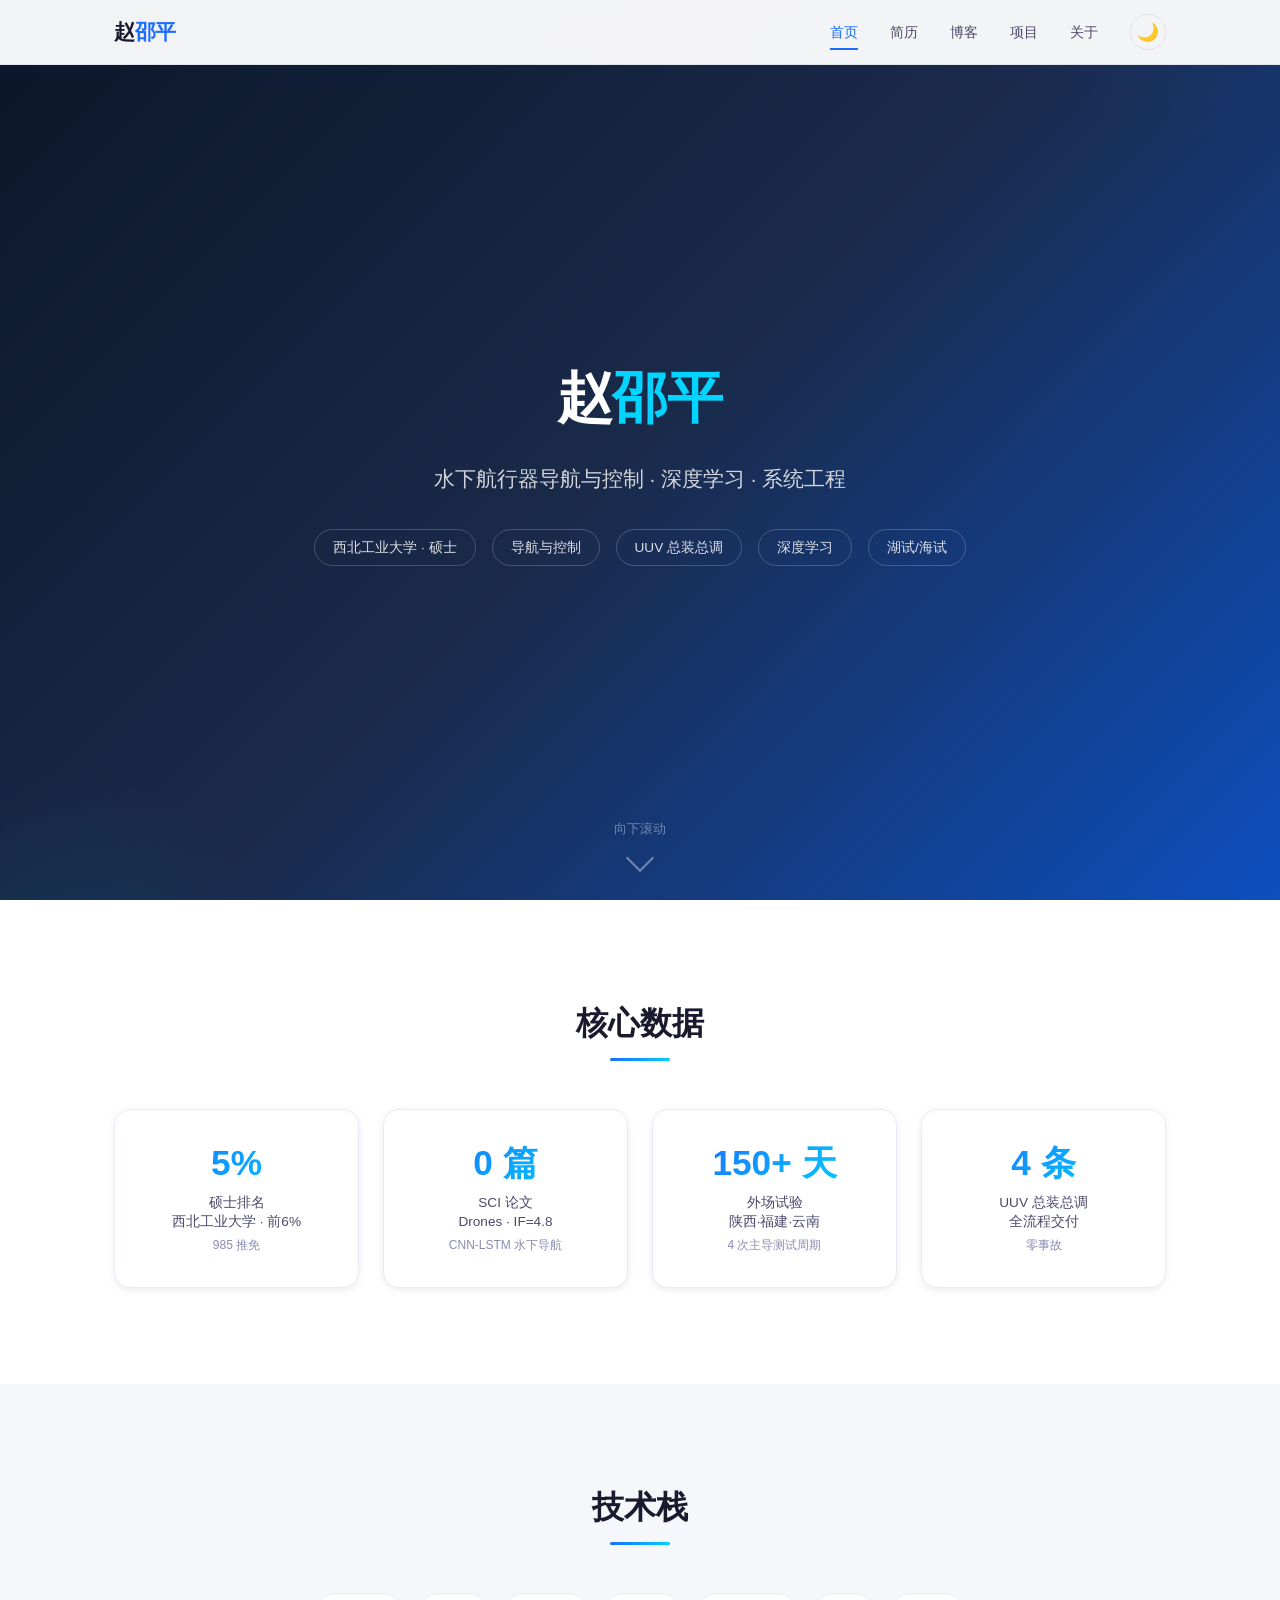
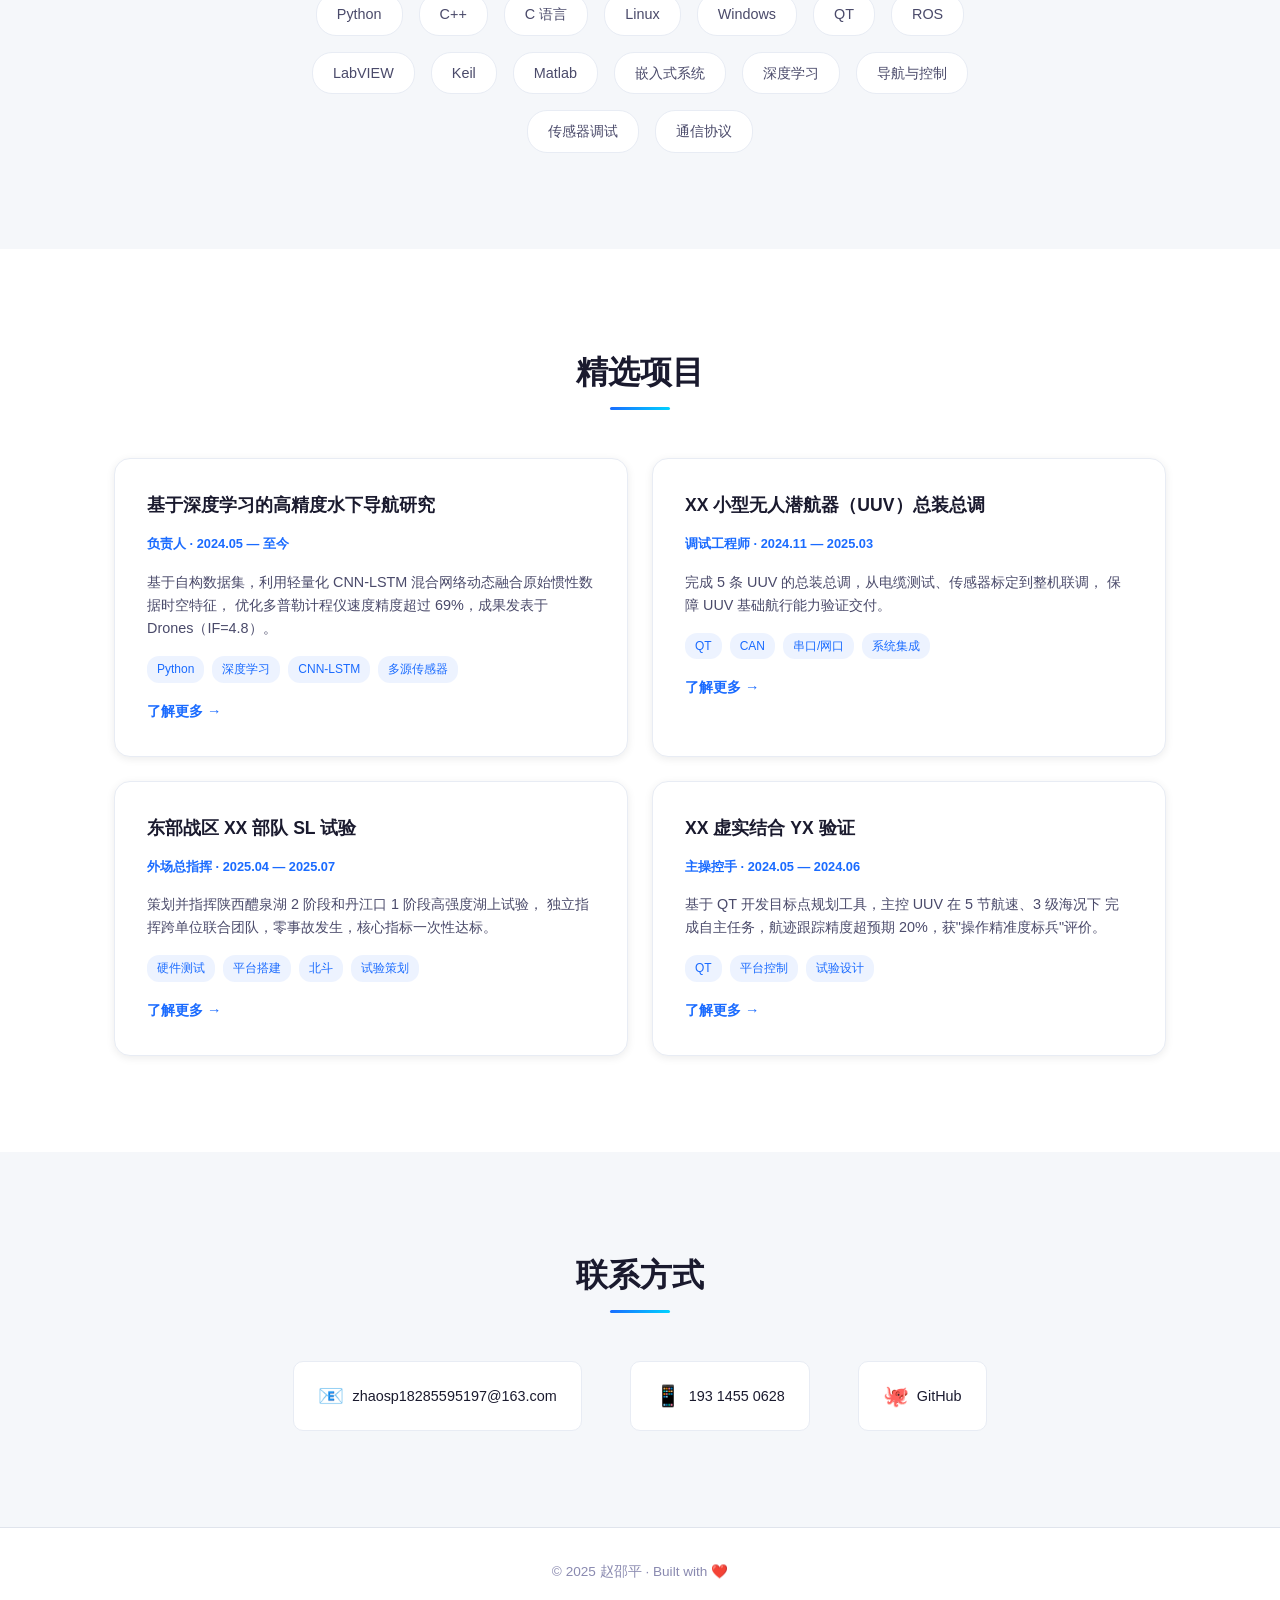
==== index.html @ e40bbe6e "Initial commit: personal website" ====
<!DOCTYPE html>
<html lang="zh-CN">
<head>
  <meta charset="UTF-8">
  <meta name="viewport" content="width=device-width, initial-scale=1.0">
  <meta name="description" content="赵邵平 - 西北工业大学控制工程硕士，水下航行器导航与控制、深度学习方向。个人主页与博客。">
  <title>赵邵平 · 个人主页</title>
  <link rel="stylesheet" href="css/style.css">
</head>
<body>

  <!-- ========== 导航栏 ========== -->
  <nav class="navbar" role="navigation">
    <div class="container">
      <a href="/" class="nav-logo">赵<span>邵平</span></a>
      <div class="nav-links" id="nav-links">
        <a href="/" class="active">首页</a>
        <a href="resume.html">简历</a>
        <a href="blog/">博客</a>
        <a href="projects/">项目</a>
        <a href="about.html">关于</a>
        <button class="theme-toggle" id="theme-toggle" aria-label="切换深色模式">🌙</button>
      </div>
      <button class="hamburger" id="hamburger" aria-label="菜单">
        <span></span>
        <span></span>
        <span></span>
      </button>
    </div>
  </nav>

  <!-- ========== Hero 区域 ========== -->
  <section class="hero">
    <div class="container hero-content">
      <h1 class="hero-name">赵<span>邵平</span></h1>
      <p class="hero-title">水下航行器导航与控制 · 深度学习 · 系统工程</p>
      <div class="hero-tags">
        <span class="hero-tag">西北工业大学 · 硕士</span>
        <span class="hero-tag">导航与控制</span>
        <span class="hero-tag">UUV 总装总调</span>
        <span class="hero-tag">深度学习</span>
        <span class="hero-tag">湖试/海试</span>
      </div>
    </div>
    <div class="scroll-indicator">
      <span>向下滚动</span>
      <div class="arrow"></div>
    </div>
  </section>

  <!-- ========== 核心数据卡片 ========== -->
  <section class="section" id="stats">
    <div class="container">
      <h2 class="section-title">核心数据</h2>
      <div class="stats-grid">
        <div class="stat-card">
          <div class="stat-number" data-target="6" data-suffix="%"></div>
          <div class="stat-label">硕士排名<br>西北工业大学 · 前6%</div>
          <div class="stat-sub">985 推免</div>
        </div>
        <div class="stat-card">
          <div class="stat-number" data-target="1" data-suffix=" 篇"></div>
          <div class="stat-label">SCI 论文<br>Drones · IF=4.8</div>
          <div class="stat-sub">CNN-LSTM 水下导航</div>
        </div>
        <div class="stat-card">
          <div class="stat-number" data-target="160" data-suffix="+ 天"></div>
          <div class="stat-label">外场试验<br>陕西·福建·云南</div>
          <div class="stat-sub">4 次主导测试周期</div>
        </div>
        <div class="stat-card">
          <div class="stat-number" data-target="5" data-suffix=" 条"></div>
          <div class="stat-label">UUV 总装总调<br>全流程交付</div>
          <div class="stat-sub">零事故</div>
        </div>
      </div>
    </div>
  </section>

  <!-- ========== 技能标签云 ========== -->
  <section class="section" style="background: var(--bg-secondary);">
    <div class="container">
      <h2 class="section-title">技术栈</h2>
      <div class="skills-cloud">
        <span class="skill-tag">Python</span>
        <span class="skill-tag">C++</span>
        <span class="skill-tag">C 语言</span>
        <span class="skill-tag">Linux</span>
        <span class="skill-tag">Windows</span>
        <span class="skill-tag">QT</span>
        <span class="skill-tag">ROS</span>
        <span class="skill-tag">LabVIEW</span>
        <span class="skill-tag">Keil</span>
        <span class="skill-tag">Matlab</span>
        <span class="skill-tag">嵌入式系统</span>
        <span class="skill-tag">深度学习</span>
        <span class="skill-tag">导航与控制</span>
        <span class="skill-tag">传感器调试</span>
        <span class="skill-tag">通信协议</span>
      </div>
    </div>
  </section>

  <!-- ========== 精选项目 ========== -->
  <section class="section">
    <div class="container">
      <h2 class="section-title">精选项目</h2>
      <div class="projects-grid">

        <div class="project-card">
          <div class="project-card-title">基于深度学习的高精度水下导航研究</div>
          <div class="project-card-role">负责人 · 2024.05 — 至今</div>
          <div class="project-card-desc">
            基于自构数据集，利用轻量化 CNN-LSTM 混合网络动态融合原始惯性数据时空特征，
            优化多普勒计程仪速度精度超过 69%，成果发表于 Drones（IF=4.8）。
          </div>
          <div class="project-card-tags">
            <span>Python</span>
            <span>深度学习</span>
            <span>CNN-LSTM</span>
            <span>多源传感器</span>
          </div>
          <a href="projects/deep-learning-navigation.html" class="project-card-link">了解更多 →</a>
        </div>

        <div class="project-card">
          <div class="project-card-title">XX 小型无人潜航器（UUV）总装总调</div>
          <div class="project-card-role">调试工程师 · 2024.11 — 2025.03</div>
          <div class="project-card-desc">
            完成 5 条 UUV 的总装总调，从电缆测试、传感器标定到整机联调，
            保障 UUV 基础航行能力验证交付。
          </div>
          <div class="project-card-tags">
            <span>QT</span>
            <span>CAN</span>
            <span>串口/网口</span>
            <span>系统集成</span>
          </div>
          <a href="projects/uuv-assembly.html" class="project-card-link">了解更多 →</a>
        </div>

        <div class="project-card">
          <div class="project-card-title">东部战区 XX 部队 SL 试验</div>
          <div class="project-card-role">外场总指挥 · 2025.04 — 2025.07</div>
          <div class="project-card-desc">
            策划并指挥陕西醴泉湖 2 阶段和丹江口 1 阶段高强度湖上试验，
            独立指挥跨单位联合团队，零事故发生，核心指标一次性达标。
          </div>
          <div class="project-card-tags">
            <span>硬件测试</span>
            <span>平台搭建</span>
            <span>北斗</span>
            <span>试验策划</span>
          </div>
          <a href="projects/sl-test.html" class="project-card-link">了解更多 →</a>
        </div>

        <div class="project-card">
          <div class="project-card-title">XX 虚实结合 YX 验证</div>
          <div class="project-card-role">主操控手 · 2024.05 — 2024.06</div>
          <div class="project-card-desc">
            基于 QT 开发目标点规划工具，主控 UUV 在 5 节航速、3 级海况下
            完成自主任务，航迹跟踪精度超预期 20%，获"操作精准度标兵"评价。
          </div>
          <div class="project-card-tags">
            <span>QT</span>
            <span>平台控制</span>
            <span>试验设计</span>
          </div>
          <a href="projects/yx-validation.html" class="project-card-link">了解更多 →</a>
        </div>

      </div>
    </div>
  </section>

  <!-- ========== 联系方式 ========== -->
  <section class="section contact-section">
    <div class="container">
      <h2 class="section-title">联系方式</h2>
      <div class="contact-links">
        <div class="contact-item">
          <span class="contact-icon">📧</span>
          <span class="contact-text">zhaosp18285595197@163.com</span>
        </div>
        <div class="contact-item">
          <span class="contact-icon">📱</span>
          <span class="contact-text">193 1455 0628</span>
        </div>
        <div class="contact-item">
          <span class="contact-icon">🐙</span>
          <span class="contact-text">GitHub</span>
        </div>
      </div>
    </div>
  </section>

  <!-- ========== 页脚 ========== -->
  <footer class="footer">
    <div class="container">
      <p class="footer-text">&copy; 2025 赵邵平 · Built with ❤️</p>
    </div>
  </footer>

  <!-- 返回顶部 -->
  <button class="back-top" id="back-top" aria-label="返回顶部">↑</button>

  <script src="js/main.js"></script>
</body>
</html>
---- css/style.css ----
/* ============================================
   zhaosp.com · 赵邵平个人门户
   科技蓝主题 · 深色/浅色模式
   ============================================ */

/* ---------- CSS Variables / Color System ---------- */
:root {
  /* 科技蓝主色系 */
  --primary: #1a6bff;
  --primary-dark: #0d4fbf;
  --primary-light: #4a8bff;
  --accent: #00d4ff;
  --accent-dark: #00a8cc;

  /* 浅色模式 */
  --bg-primary: #ffffff;
  --bg-secondary: #f5f7fa;
  --bg-card: #ffffff;
  --text-primary: #1a1a2e;
  --text-secondary: #4a4a6a;
  --text-muted: #8a8ab0;
  --border: #e0e4ec;
  --shadow: rgba(0, 0, 0, 0.08);
  --shadow-hover: rgba(0, 0, 0, 0.15);
  --nav-bg: rgba(255, 255, 255, 0.95);
  --card-border: #e8ecf4;

  /* 渐变 */
  --gradient-hero: linear-gradient(135deg, #0a1628 0%, #1a2a4a 50%, #0d4fbf 100%);
  --gradient-card: linear-gradient(135deg, var(--primary) 0%, var(--accent) 100%);

  /* 字体 */
  --font-sans: -apple-system, BlinkMacSystemFont, "Segoe UI", "PingFang SC", "Microsoft YaHei", sans-serif;
  --font-mono: "SF Mono", "Fira Code", "Consolas", monospace;

  /* 间距 */
  --space-xs: 0.25rem;
  --space-sm: 0.5rem;
  --space-md: 1rem;
  --space-lg: 1.5rem;
  --space-xl: 2rem;
  --space-2xl: 3rem;
  --space-3xl: 4rem;
  --space-4xl: 6rem;

  /* 圆角 */
  --radius-sm: 6px;
  --radius-md: 10px;
  --radius-lg: 16px;
  --radius-full: 50%;

  /* 动画 */
  --transition: 0.3s ease;
  --transition-slow: 0.5s ease;
}

/* ---------- Dark Mode ---------- */
[data-theme="dark"] {
  --bg-primary: #0a1628;
  --bg-secondary: #0f1f3a;
  --bg-card: #122244;
  --text-primary: #e8ecf4;
  --text-secondary: #a0b0d0;
  --text-muted: #607090;
  --border: #1e3050;
  --shadow: rgba(0, 0, 0, 0.3);
  --shadow-hover: rgba(0, 0, 0, 0.5);
  --nav-bg: rgba(10, 22, 40, 0.95);
  --card-border: #1e3050;
  --gradient-hero: linear-gradient(135deg, #050e1a 0%, #0a1628 50%, #0a2a5a 100%);
}

@media (prefers-color-scheme: dark) {
  :root:not([data-theme="light"]) {
    --bg-primary: #0a1628;
    --bg-secondary: #0f1f3a;
    --bg-card: #122244;
    --text-primary: #e8ecf4;
    --text-secondary: #a0b0d0;
    --text-muted: #607090;
    --border: #1e3050;
    --shadow: rgba(0, 0, 0, 0.3);
    --shadow-hover: rgba(0, 0, 0, 0.5);
    --nav-bg: rgba(10, 22, 40, 0.95);
    --card-border: #1e3050;
    --gradient-hero: linear-gradient(135deg, #050e1a 0%, #0a1628 50%, #0a2a5a 100%);
  }
}

/* ---------- Reset & Base ---------- */
*, *::before, *::after {
  margin: 0;
  padding: 0;
  box-sizing: border-box;
}

html {
  scroll-behavior: smooth;
  font-size: 16px;
}

body {
  font-family: var(--font-sans);
  background-color: var(--bg-primary);
  color: var(--text-primary);
  line-height: 1.7;
  transition: background-color var(--transition), color var(--transition);
}

a {
  color: var(--primary);
  text-decoration: none;
  transition: color var(--transition);
}

a:hover {
  color: var(--accent);
}

img {
  max-width: 100%;
  height: auto;
}

ul { list-style: none; }

.container {
  max-width: 1100px;
  margin: 0 auto;
  padding: 0 var(--space-lg);
}

.section {
  padding: var(--space-4xl) 0;
}

.section-title {
  font-size: 2rem;
  font-weight: 700;
  margin-bottom: var(--space-2xl);
  text-align: center;
  color: var(--text-primary);
}

.section-title::after {
  content: '';
  display: block;
  width: 60px;
  height: 3px;
  background: var(--gradient-card);
  margin: var(--space-sm) auto 0;
  border-radius: 2px;
}

/* ---------- Navigation ---------- */
.navbar {
  position: fixed;
  top: 0;
  left: 0;
  right: 0;
  z-index: 1000;
  background: var(--nav-bg);
  backdrop-filter: blur(12px);
  -webkit-backdrop-filter: blur(12px);
  border-bottom: 1px solid var(--border);
  transition: background var(--transition), border-color var(--transition);
}

.navbar .container {
  display: flex;
  align-items: center;
  justify-content: space-between;
  height: 64px;
}

.nav-logo {
  font-size: 1.3rem;
  font-weight: 700;
  color: var(--text-primary);
  letter-spacing: -0.5px;
}

.nav-logo span {
  color: var(--primary);
}

.nav-links {
  display: flex;
  align-items: center;
  gap: var(--space-xl);
}

.nav-links a {
  color: var(--text-secondary);
  font-size: 0.9rem;
  font-weight: 500;
  position: relative;
  padding: 4px 0;
}

.nav-links a::after {
  content: '';
  position: absolute;
  bottom: -2px;
  left: 0;
  width: 0;
  height: 2px;
  background: var(--primary);
  transition: width var(--transition);
}

.nav-links a:hover::after,
.nav-links a.active::after {
  width: 100%;
}

.nav-links a:hover,
.nav-links a.active {
  color: var(--primary);
}

/* 深色模式切换按钮 */
.theme-toggle {
  background: none;
  border: 1px solid var(--border);
  border-radius: var(--radius-full);
  width: 36px;
  height: 36px;
  display: flex;
  align-items: center;
  justify-content: center;
  cursor: pointer;
  font-size: 1.1rem;
  color: var(--text-secondary);
  transition: all var(--transition);
}

.theme-toggle:hover {
  border-color: var(--primary);
  color: var(--primary);
}

/* 汉堡菜单 */
.hamburger {
  display: none;
  flex-direction: column;
  gap: 5px;
  cursor: pointer;
  background: none;
  border: none;
  padding: 4px;
}

.hamburger span {
  display: block;
  width: 24px;
  height: 2px;
  background: var(--text-primary);
  border-radius: 2px;
  transition: all var(--transition);
}

.hamburger.active span:nth-child(1) {
  transform: rotate(45deg) translate(5px, 5px);
}

.hamburger.active span:nth-child(2) {
  opacity: 0;
}

.hamburger.active span:nth-child(3) {
  transform: rotate(-45deg) translate(5px, -5px);
}

/* ---------- Hero Section ---------- */
.hero {
  min-height: 100vh;
  display: flex;
  align-items: center;
  background: var(--gradient-hero);
  padding-top: 64px;
  position: relative;
  overflow: hidden;
}

.hero::before {
  content: '';
  position: absolute;
  top: -50%;
  right: -20%;
  width: 600px;
  height: 600px;
  background: radial-gradient(circle, rgba(26, 107, 255, 0.1) 0%, transparent 70%);
  pointer-events: none;
}

.hero::after {
  content: '';
  position: absolute;
  bottom: -30%;
  left: -10%;
  width: 400px;
  height: 400px;
  background: radial-gradient(circle, rgba(0, 212, 255, 0.08) 0%, transparent 70%);
  pointer-events: none;
}

.hero-content {
  position: relative;
  z-index: 1;
  text-align: center;
}

.hero-name {
  font-size: 3.5rem;
  font-weight: 800;
  color: #ffffff;
  margin-bottom: var(--space-md);
  letter-spacing: -1px;
}

.hero-name span {
  color: var(--accent);
}

.hero-title {
  font-size: 1.3rem;
  color: rgba(255, 255, 255, 0.8);
  margin-bottom: var(--space-xl);
  font-weight: 400;
}

.hero-tags {
  display: flex;
  justify-content: center;
  gap: var(--space-md);
  flex-wrap: wrap;
  margin-bottom: var(--space-2xl);
}

.hero-tag {
  display: inline-block;
  padding: 6px 18px;
  border: 1px solid rgba(255, 255, 255, 0.2);
  border-radius: 20px;
  color: rgba(255, 255, 255, 0.85);
  font-size: 0.85rem;
  transition: all var(--transition);
}

.hero-tag:hover {
  border-color: var(--accent);
  color: var(--accent);
  transform: translateY(-2px);
}

.scroll-indicator {
  position: absolute;
  bottom: 2rem;
  left: 50%;
  transform: translateX(-50%);
  display: flex;
  flex-direction: column;
  align-items: center;
  gap: 8px;
  color: rgba(255, 255, 255, 0.4);
  font-size: 0.8rem;
  animation: bounce 2s infinite;
}

.scroll-indicator .arrow {
  width: 20px;
  height: 20px;
  border-right: 2px solid rgba(255, 255, 255, 0.4);
  border-bottom: 2px solid rgba(255, 255, 255, 0.4);
  transform: rotate(45deg);
}

@keyframes bounce {
  0%, 100% { transform: translateX(-50%) translateY(0); }
  50% { transform: translateX(-50%) translateY(8px); }
}

/* ---------- Stats Cards ---------- */
.stats-grid {
  display: grid;
  grid-template-columns: repeat(4, 1fr);
  gap: var(--space-lg);
}

.stat-card {
  background: var(--bg-card);
  border: 1px solid var(--card-border);
  border-radius: var(--radius-lg);
  padding: var(--space-xl);
  text-align: center;
  transition: all var(--transition);
  box-shadow: 0 2px 8px var(--shadow);
}

.stat-card:hover {
  transform: translateY(-4px);
  box-shadow: 0 8px 24px var(--shadow-hover);
  border-color: var(--primary);
}

.stat-number {
  font-size: 2.2rem;
  font-weight: 800;
  background: var(--gradient-card);
  -webkit-background-clip: text;
  -webkit-text-fill-color: transparent;
  background-clip: text;
  line-height: 1.2;
}

.stat-label {
  font-size: 0.85rem;
  color: var(--text-secondary);
  margin-top: var(--space-sm);
  line-height: 1.4;
}

.stat-sub {
  font-size: 0.75rem;
  color: var(--text-muted);
  margin-top: var(--space-xs);
}

/* ---------- Skills ---------- */
.skills-cloud {
  display: flex;
  flex-wrap: wrap;
  justify-content: center;
  gap: var(--space-md);
  max-width: 700px;
  margin: 0 auto;
}

.skill-tag {
  display: inline-block;
  padding: 8px 20px;
  background: var(--bg-card);
  border: 1px solid var(--card-border);
  border-radius: 20px;
  color: var(--text-secondary);
  font-size: 0.9rem;
  transition: all var(--transition);
  cursor: default;
}

.skill-tag:hover {
  border-color: var(--primary);
  color: var(--primary);
  transform: translateY(-2px);
  box-shadow: 0 4px 12px rgba(26, 107, 255, 0.15);
}

/* ---------- Featured Projects ---------- */
.projects-grid {
  display: grid;
  grid-template-columns: repeat(2, 1fr);
  gap: var(--space-lg);
}

.project-card {
  background: var(--bg-card);
  border: 1px solid var(--card-border);
  border-radius: var(--radius-lg);
  padding: var(--space-xl);
  transition: all var(--transition);
  box-shadow: 0 2px 8px var(--shadow);
}

.project-card:hover {
  transform: translateY(-4px);
  box-shadow: 0 8px 24px var(--shadow-hover);
  border-color: var(--primary);
}

.project-card-title {
  font-size: 1.1rem;
  font-weight: 700;
  color: var(--text-primary);
  margin-bottom: var(--space-sm);
}

.project-card-role {
  display: inline-block;
  font-size: 0.8rem;
  color: var(--primary);
  font-weight: 600;
  margin-bottom: var(--space-md);
}

.project-card-desc {
  font-size: 0.9rem;
  color: var(--text-secondary);
  line-height: 1.6;
  margin-bottom: var(--space-md);
}

.project-card-tags {
  display: flex;
  flex-wrap: wrap;
  gap: var(--space-sm);
}

.project-card-tags span {
  padding: 3px 10px;
  background: rgba(26, 107, 255, 0.08);
  border-radius: 12px;
  font-size: 0.75rem;
  color: var(--primary);
}

.project-card-link {
  display: inline-block;
  margin-top: var(--space-md);
  font-size: 0.9rem;
  font-weight: 600;
  color: var(--primary);
}

.project-card-link:hover {
  color: var(--accent);
}

/* ---------- Contact Section ---------- */
.contact-section {
  background: var(--bg-secondary);
  text-align: center;
}

.contact-links {
  display: flex;
  justify-content: center;
  gap: var(--space-2xl);
  flex-wrap: wrap;
  margin-top: var(--space-xl);
}

.contact-item {
  display: flex;
  align-items: center;
  gap: var(--space-sm);
  padding: var(--space-md) var(--space-lg);
  background: var(--bg-card);
  border: 1px solid var(--card-border);
  border-radius: var(--radius-md);
  transition: all var(--transition);
}

.contact-item:hover {
  border-color: var(--primary);
  transform: translateY(-2px);
  box-shadow: 0 4px 12px var(--shadow);
}

.contact-icon {
  font-size: 1.3rem;
}

.contact-text {
  font-size: 0.9rem;
  color: var(--text-primary);
}

/* ---------- Footer ---------- */
.footer {
  padding: var(--space-xl) 0;
  border-top: 1px solid var(--border);
  text-align: center;
}

.footer-text {
  font-size: 0.85rem;
  color: var(--text-muted);
}

/* ---------- Page Header ---------- */
.page-header {
  padding: 120px 0 var(--space-3xl);
  background: var(--gradient-hero);
  text-align: center;
}

.page-title {
  font-size: 2.5rem;
  font-weight: 800;
  color: #ffffff;
}

.page-subtitle {
  font-size: 1.1rem;
  color: rgba(255, 255, 255, 0.7);
  margin-top: var(--space-sm);
}

/* ---------- Timeline (Resume Page) ---------- */
.timeline {
  position: relative;
  padding-left: 30px;
}

.timeline::before {
  content: '';
  position: absolute;
  left: 8px;
  top: 0;
  bottom: 0;
  width: 2px;
  background: var(--border);
}

.timeline-item {
  position: relative;
  margin-bottom: var(--space-2xl);
}

.timeline-item::before {
  content: '';
  position: absolute;
  left: -26px;
  top: 6px;
  width: 12px;
  height: 12px;
  border-radius: 50%;
  background: var(--primary);
  border: 2px solid var(--bg-primary);
}

.timeline-header {
  display: flex;
  justify-content: space-between;
  align-items: flex-start;
  flex-wrap: wrap;
  gap: var(--space-sm);
  margin-bottom: var(--space-sm);
}

.timeline-title {
  font-size: 1.15rem;
  font-weight: 700;
  color: var(--text-primary);
}

.timeline-meta {
  font-size: 0.85rem;
  color: var(--primary);
  font-weight: 600;
}

.timeline-date {
  font-size: 0.85rem;
  color: var(--text-muted);
  font-weight: 400;
}

.timeline-org {
  font-size: 0.9rem;
  color: var(--text-secondary);
  margin-bottom: var(--space-md);
}

.timeline-details {
  font-size: 0.9rem;
  color: var(--text-secondary);
  line-height: 1.7;
}

.timeline-details ul {
  list-style: disc;
  padding-left: var(--space-lg);
  margin-top: var(--space-sm);
}

.timeline-details li {
  margin-bottom: var(--space-sm);
}

.timeline-tags {
  display: flex;
  flex-wrap: wrap;
  gap: var(--space-sm);
  margin-top: var(--space-md);
}

.timeline-tags span {
  padding: 3px 10px;
  background: rgba(26, 107, 255, 0.08);
  border-radius: 12px;
  font-size: 0.75rem;
  color: var(--primary);
}

/* ---------- Skills Grid (Resume) ---------- */
.skills-category {
  margin-bottom: var(--space-xl);
}

.skills-category-title {
  font-size: 1.1rem;
  font-weight: 600;
  color: var(--primary);
  margin-bottom: var(--space-md);
  display: flex;
  align-items: center;
  gap: var(--space-sm);
}

.skills-items {
  display: flex;
  flex-wrap: wrap;
  gap: var(--space-sm);
}

/* ---------- About Cards ---------- */
.about-card {
  background: var(--bg-card);
  border: 1px solid var(--card-border);
  border-radius: var(--radius-lg);
  padding: var(--space-xl);
  margin-bottom: var(--space-lg);
  transition: all var(--transition);
}

.about-card:hover {
  border-color: var(--primary);
  box-shadow: 0 4px 16px var(--shadow);
}

.about-card-title {
  font-size: 1.15rem;
  font-weight: 700;
  color: var(--text-primary);
  margin-bottom: var(--space-sm);
}

.about-card-desc {
  font-size: 0.9rem;
  color: var(--text-secondary);
  line-height: 1.7;
}

/* ---------- Blog List ---------- */
.blog-grid {
  display: grid;
  grid-template-columns: repeat(2, 1fr);
  gap: var(--space-lg);
}

.blog-card {
  background: var(--bg-card);
  border: 1px solid var(--card-border);
  border-radius: var(--radius-lg);
  padding: var(--space-xl);
  transition: all var(--transition);
  cursor: pointer;
}

.blog-card:hover {
  transform: translateY(-4px);
  box-shadow: 0 8px 24px var(--shadow-hover);
  border-color: var(--primary);
}

.blog-card-date {
  font-size: 0.8rem;
  color: var(--text-muted);
  margin-bottom: var(--space-sm);
}

.blog-card-title {
  font-size: 1.15rem;
  font-weight: 700;
  color: var(--text-primary);
  margin-bottom: var(--space-sm);
}

.blog-card-excerpt {
  font-size: 0.9rem;
  color: var(--text-secondary);
  line-height: 1.6;
}

.blog-card-tags {
  display: flex;
  flex-wrap: wrap;
  gap: var(--space-sm);
  margin-top: var(--space-md);
}

.blog-card-tags span {
  padding: 3px 10px;
  background: rgba(26, 107, 255, 0.08);
  border-radius: 12px;
  font-size: 0.75rem;
  color: var(--primary);
}

/* ---------- Blog Post Content ---------- */
.blog-post {
  max-width: 760px;
  margin: 0 auto;
}

.blog-post-header {
  margin-bottom: var(--space-2xl);
}

.blog-post-title {
  font-size: 2rem;
  font-weight: 800;
  color: var(--text-primary);
  margin-bottom: var(--space-md);
}

.blog-post-meta {
  font-size: 0.9rem;
  color: var(--text-muted);
  display: flex;
  gap: var(--space-lg);
}

.blog-post-content {
  font-size: 1rem;
  color: var(--text-primary);
  line-height: 1.8;
}

.blog-post-content h2 {
  font-size: 1.5rem;
  font-weight: 700;
  margin-top: var(--space-2xl);
  margin-bottom: var(--space-md);
}

.blog-post-content h3 {
  font-size: 1.2rem;
  font-weight: 600;
  margin-top: var(--space-xl);
  margin-bottom: var(--space-md);
}

.blog-post-content p {
  margin-bottom: var(--space-lg);
}

.blog-post-content ul,
.blog-post-content ol {
  margin-bottom: var(--space-lg);
  padding-left: var(--space-xl);
}

.blog-post-content li {
  margin-bottom: var(--space-sm);
}

.blog-post-content code {
  font-family: var(--font-mono);
  background: rgba(26, 107, 255, 0.08);
  padding: 2px 6px;
  border-radius: 4px;
  font-size: 0.9em;
}

.blog-post-content pre {
  background: #1a1a2e;
  color: #e8ecf4;
  padding: var(--space-lg);
  border-radius: var(--radius-md);
  overflow-x: auto;
  margin-bottom: var(--space-lg);
}

.blog-post-content pre code {
  background: none;
  padding: 0;
}

.blog-post-content blockquote {
  border-left: 3px solid var(--primary);
  padding-left: var(--space-lg);
  margin: var(--space-lg) 0;
  color: var(--text-secondary);
  font-style: italic;
}

.blog-post-content img {
  border-radius: var(--radius-md);
  margin: var(--space-lg) 0;
}

/* ---------- Back to Top ---------- */
.back-top {
  position: fixed;
  bottom: 2rem;
  right: 2rem;
  width: 44px;
  height: 44px;
  border-radius: var(--radius-full);
  background: var(--primary);
  color: white;
  border: none;
  font-size: 1.2rem;
  cursor: pointer;
  opacity: 0;
  visibility: hidden;
  transition: all var(--transition);
  z-index: 999;
  box-shadow: 0 4px 12px rgba(26, 107, 255, 0.3);
}

.back-top.visible {
  opacity: 1;
  visibility: visible;
}

.back-top:hover {
  transform: translateY(-3px);
  box-shadow: 0 6px 16px rgba(26, 107, 255, 0.4);
}

/* ---------- Responsive ---------- */
@media (max-width: 768px) {
  .hamburger {
    display: flex;
  }

  .nav-links {
    position: fixed;
    top: 64px;
    left: 0;
    right: 0;
    flex-direction: column;
    background: var(--nav-bg);
    backdrop-filter: blur(12px);
    padding: var(--space-lg);
    gap: var(--space-md);
    border-bottom: 1px solid var(--border);
    transform: translateY(-100%);
    opacity: 0;
    pointer-events: none;
    transition: all var(--transition);
  }

  .nav-links.open {
    transform: translateY(0);
    opacity: 1;
    pointer-events: all;
  }

  .hero-name {
    font-size: 2.2rem;
  }

  .hero-title {
    font-size: 1rem;
  }

  .stats-grid {
    grid-template-columns: repeat(2, 1fr);
  }

  .projects-grid,
  .blog-grid {
    grid-template-columns: 1fr;
  }

  .section-title {
    font-size: 1.5rem;
  }

  .contact-links {
    flex-direction: column;
    align-items: center;
  }

  .page-title {
    font-size: 1.8rem;
  }

  .timeline-header {
    flex-direction: column;
  }
}

@media (max-width: 480px) {
  .stats-grid {
    grid-template-columns: 1fr;
  }

  .hero-name {
    font-size: 1.8rem;
  }

  .container {
    padding: 0 var(--space-md);
  }

  .section {
    padding: var(--space-2xl) 0;
  }
}
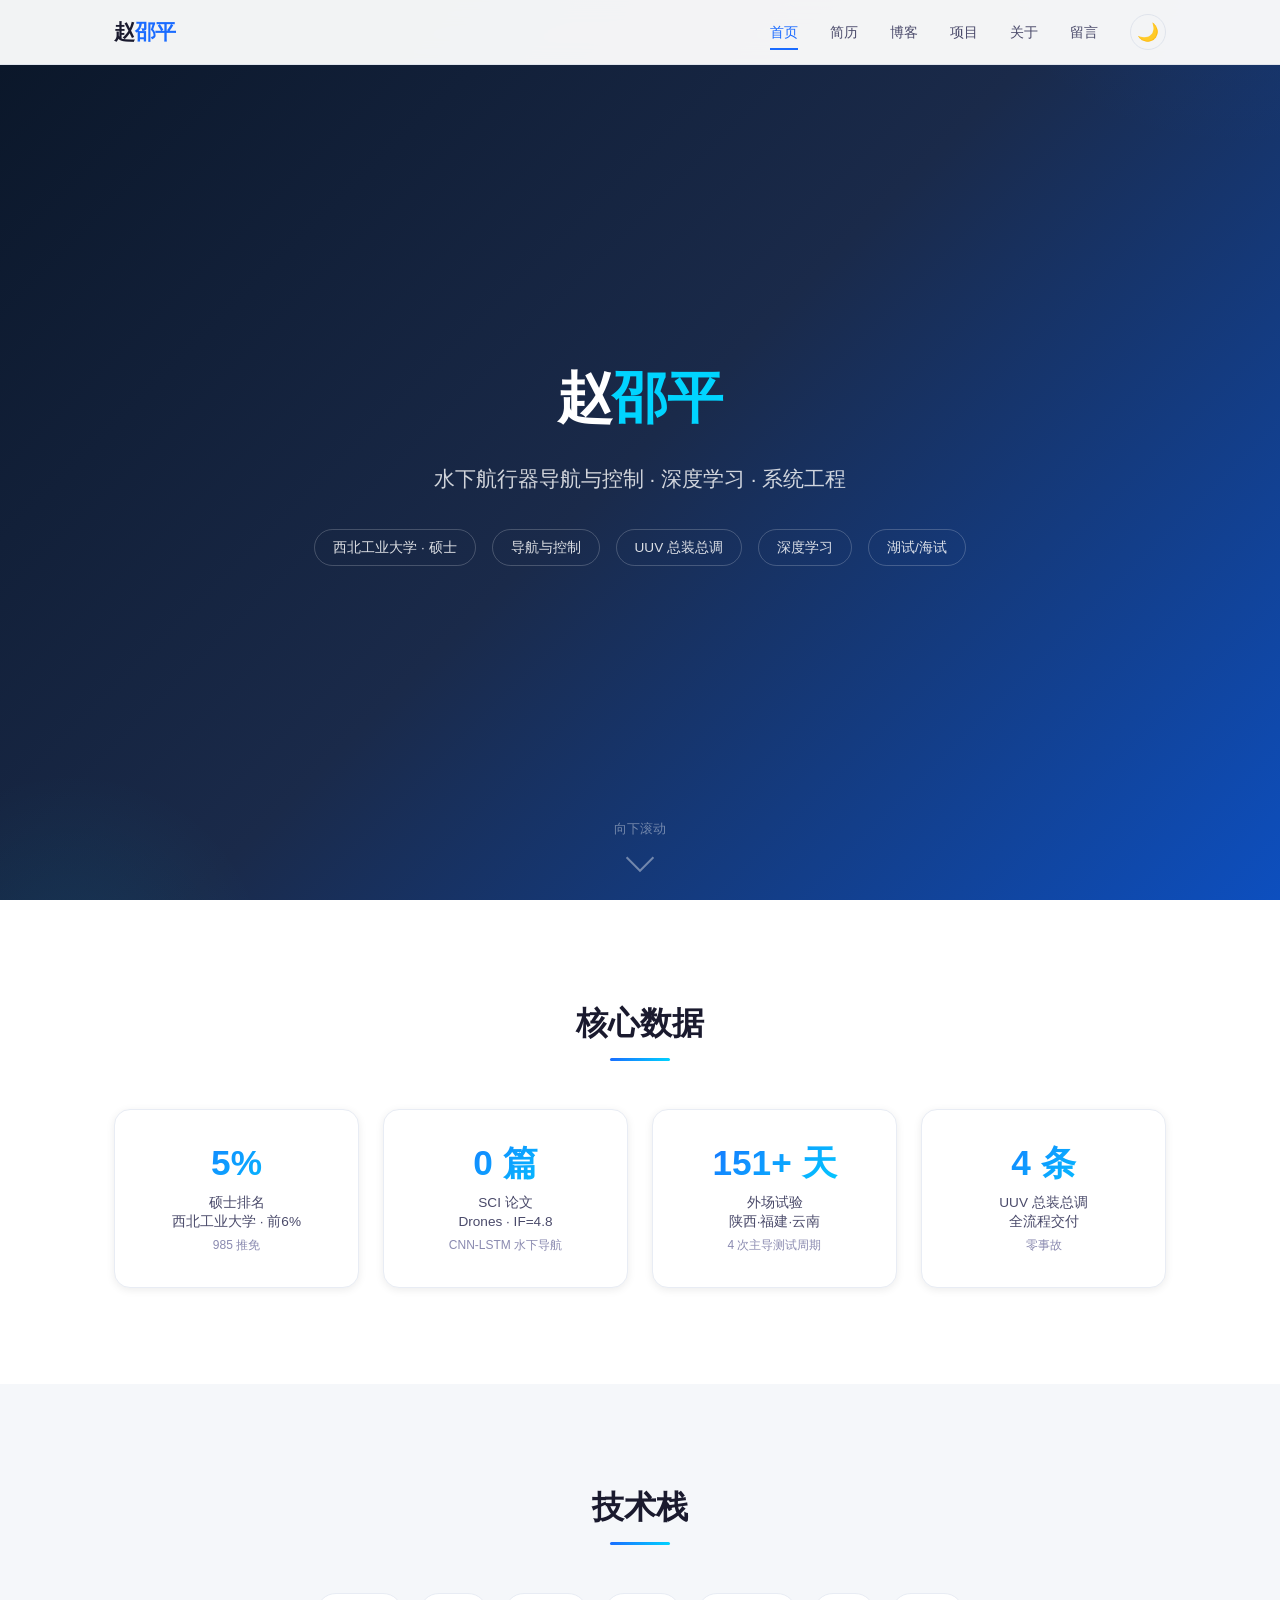
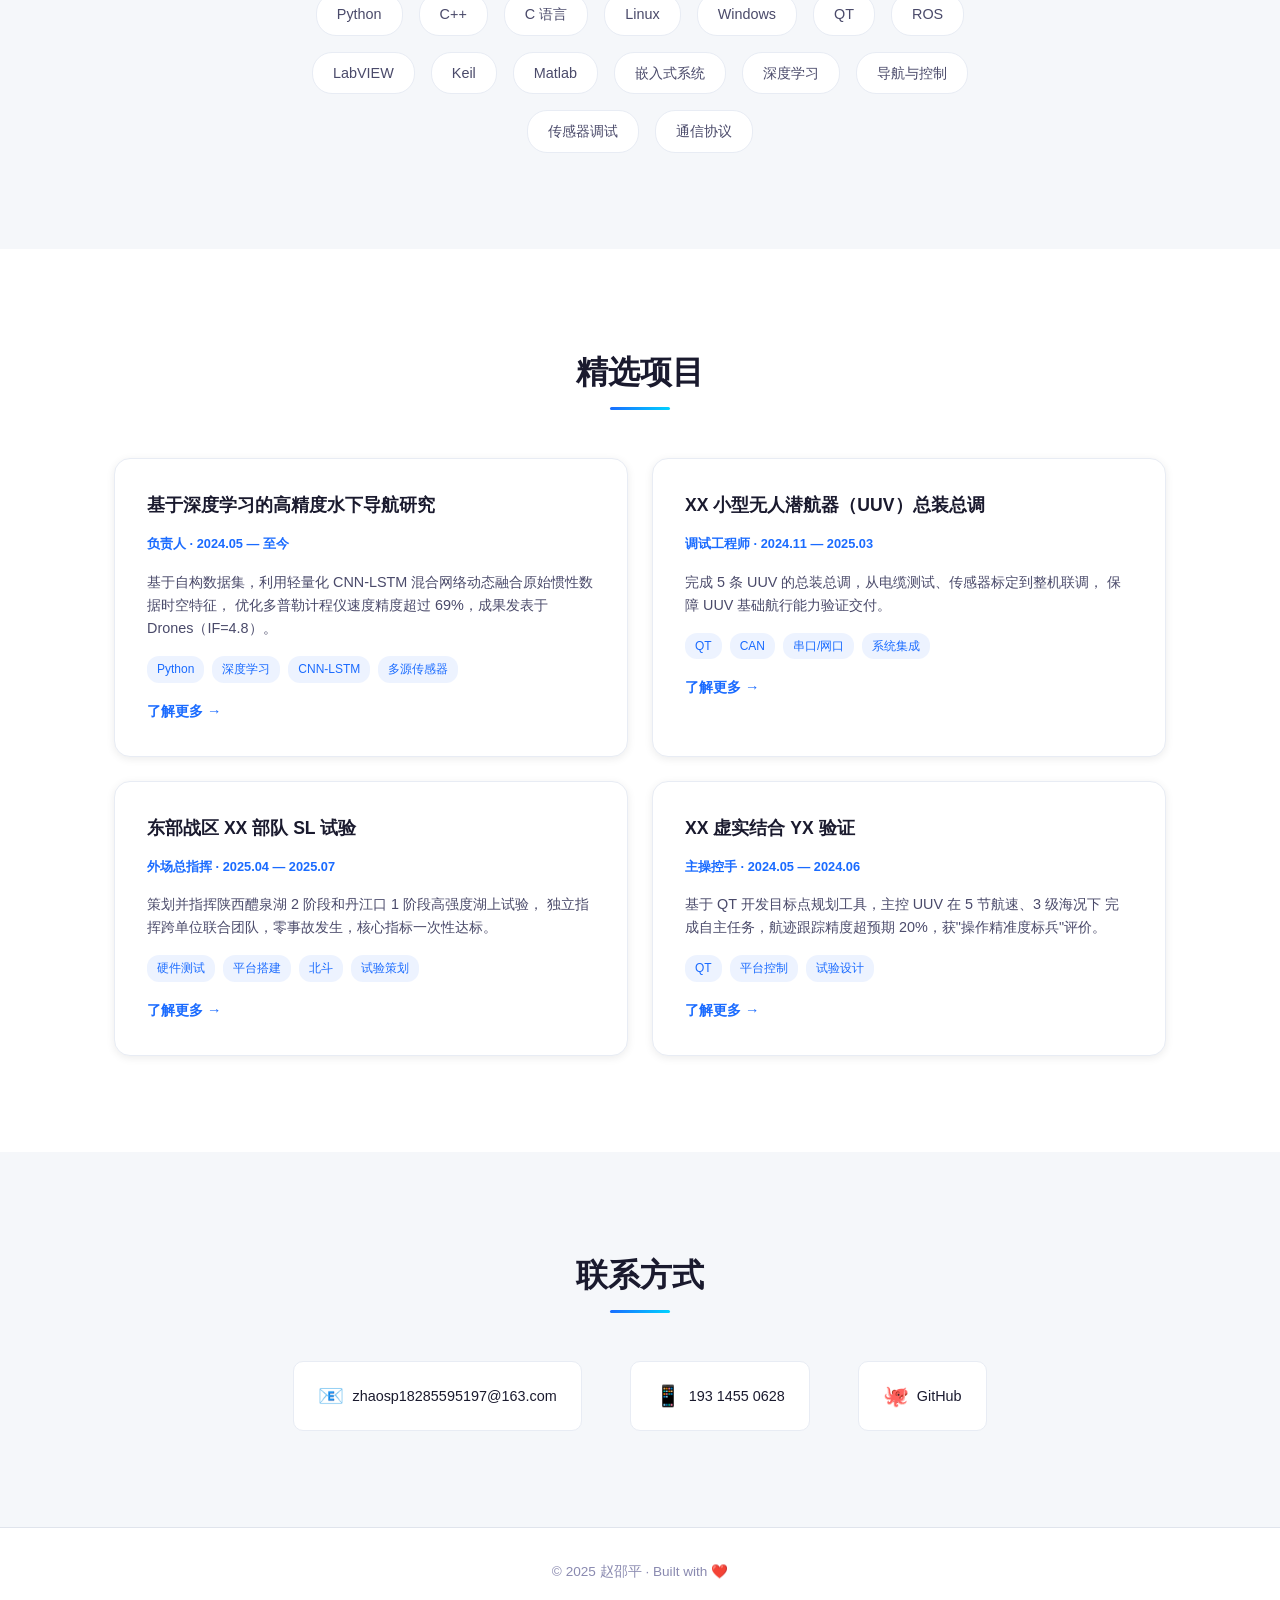
==== commit 6ad4dc91: "Add guestbook link to all pages navigation" ====
--- a/index.html
+++ b/index.html
@@ -19,6 +19,7 @@
         <a href="blog/">博客</a>
         <a href="projects/">项目</a>
         <a href="about.html">关于</a>
+        <a href="guestbook.html">留言</a>
         <button class="theme-toggle" id="theme-toggle" aria-label="切换深色模式">🌙</button>
       </div>
       <button class="hamburger" id="hamburger" aria-label="菜单">
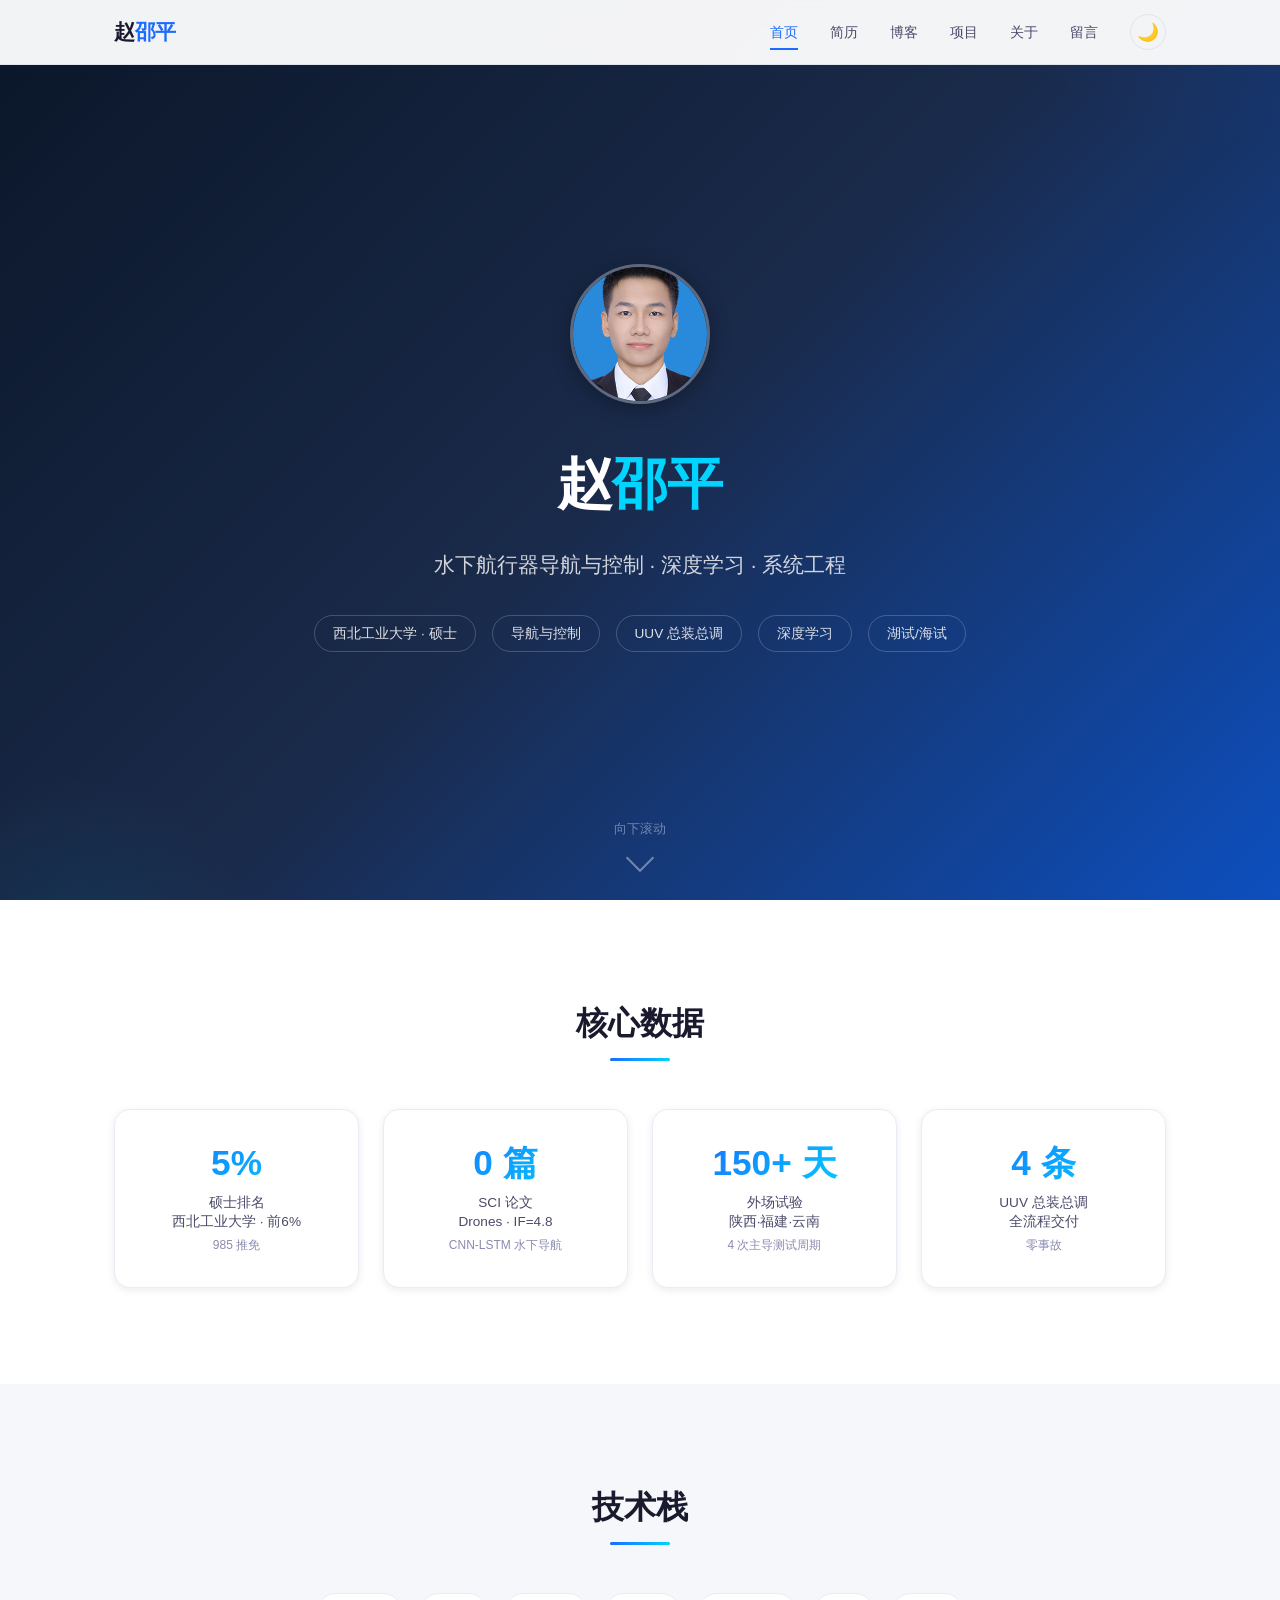
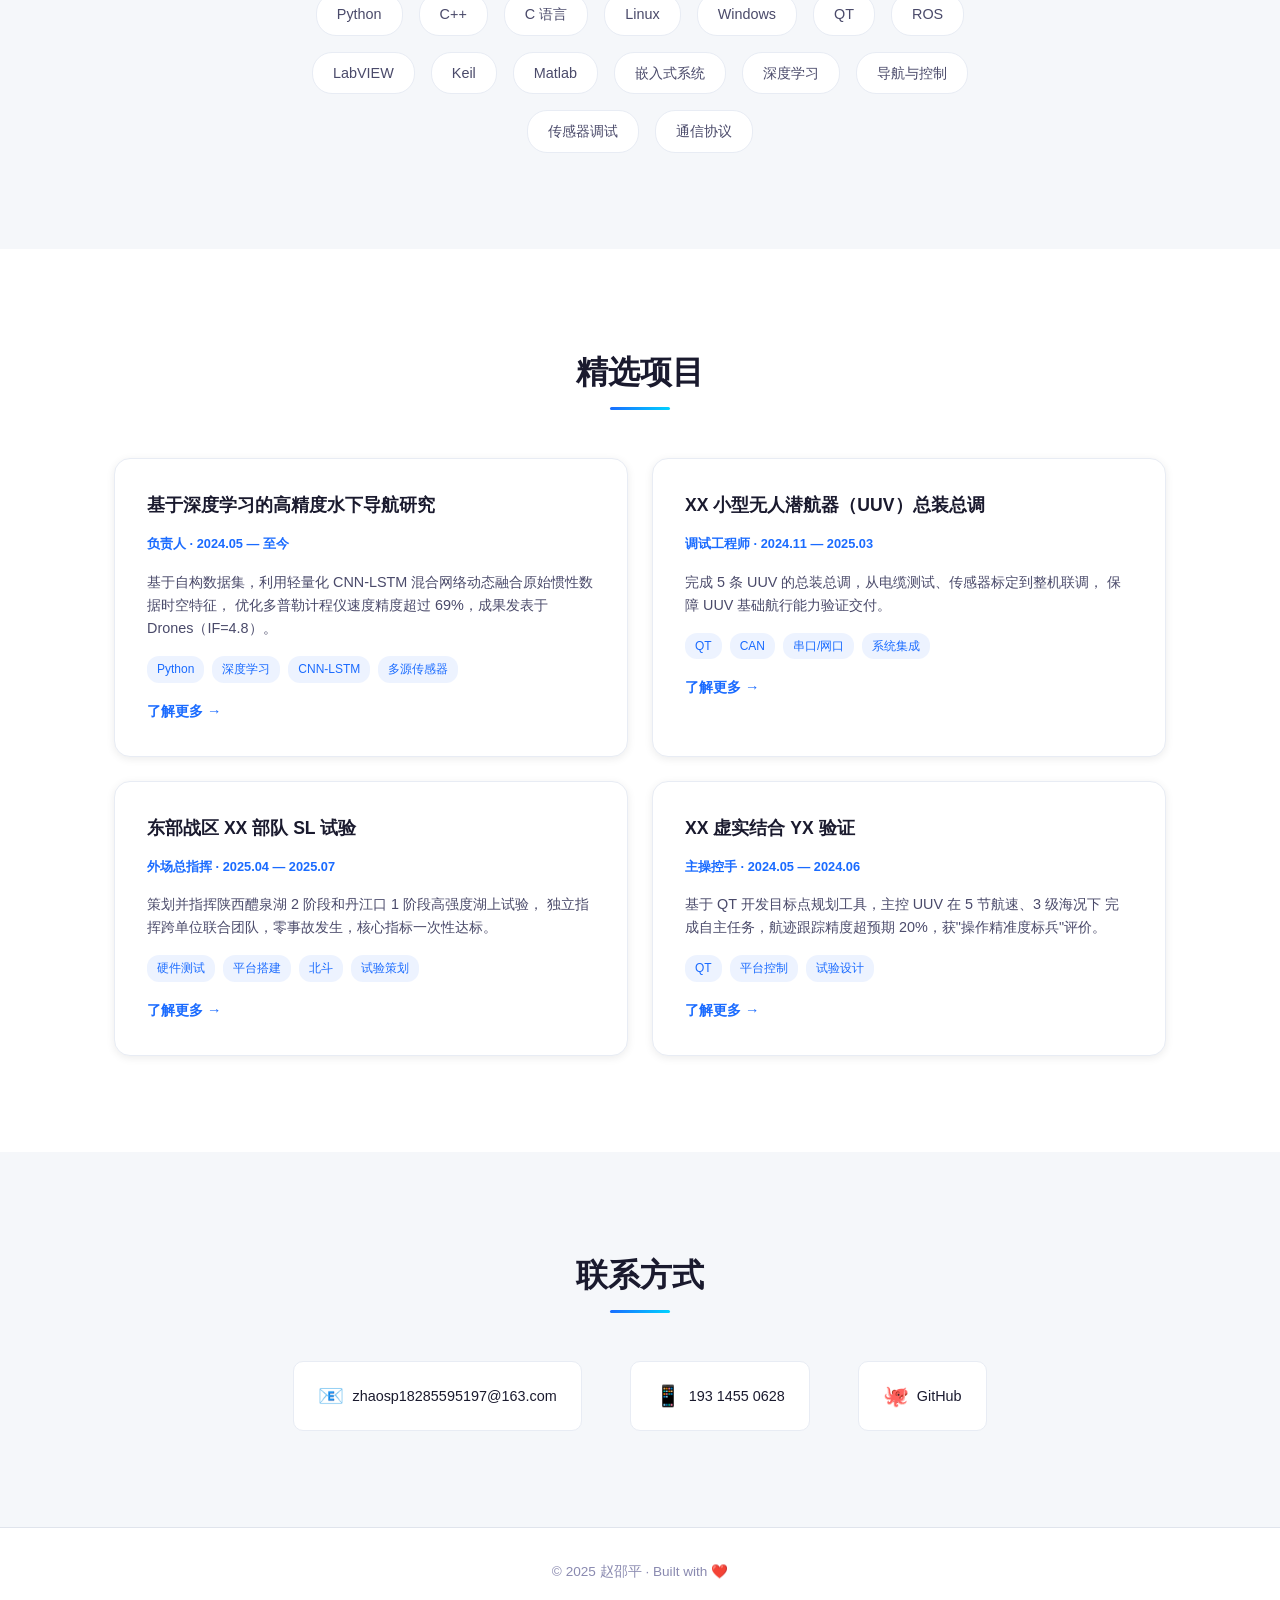
==== commit a6c1c56e: "Add avatar photo to homepage hero" ====
--- a/index.html
+++ b/index.html
@@ -33,6 +33,9 @@
   <!-- ========== Hero 区域 ========== -->
   <section class="hero">
     <div class="container hero-content">
+      <div class="hero-avatar">
+        <img src="assets/images/avatar.jpg" alt="赵邵平">
+      </div>
       <h1 class="hero-name">赵<span>邵平</span></h1>
       <p class="hero-title">水下航行器导航与控制 · 深度学习 · 系统工程</p>
       <div class="hero-tags">
--- a/css/style.css
+++ b/css/style.css
@@ -309,6 +309,25 @@
   position: relative;
   z-index: 1;
   text-align: center;
+}
+
+.hero-avatar {
+  margin-bottom: var(--space-lg);
+}
+
+.hero-avatar img {
+  width: 140px;
+  height: 140px;
+  border-radius: 50%;
+  object-fit: cover;
+  border: 3px solid rgba(255, 255, 255, 0.3);
+  box-shadow: 0 4px 20px rgba(0, 0, 0, 0.3);
+  transition: transform var(--transition), border-color var(--transition);
+}
+
+.hero-avatar img:hover {
+  transform: scale(1.05);
+  border-color: var(--accent);
 }
 
 .hero-name {
@@ -951,6 +970,11 @@
     pointer-events: all;
   }
 
+  .hero-avatar img {
+    width: 100px;
+    height: 100px;
+  }
+
   .hero-name {
     font-size: 2.2rem;
   }
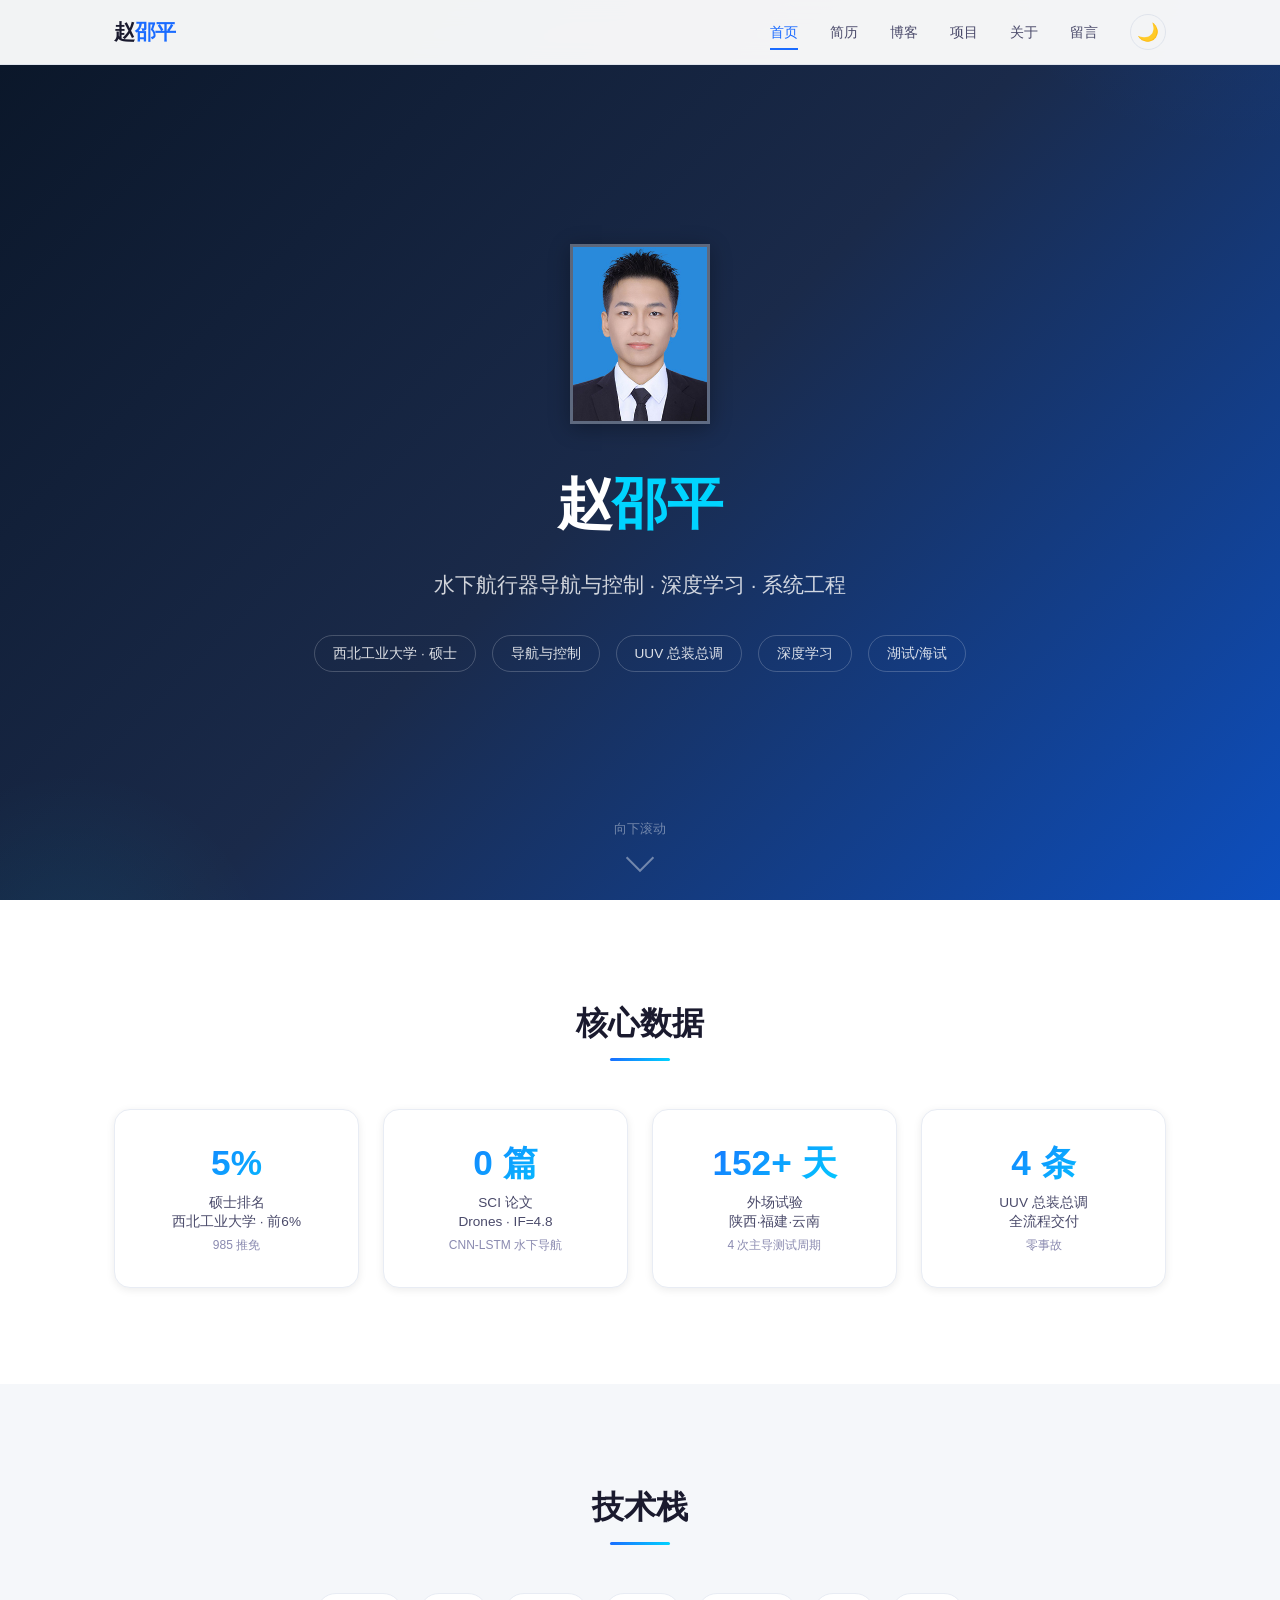
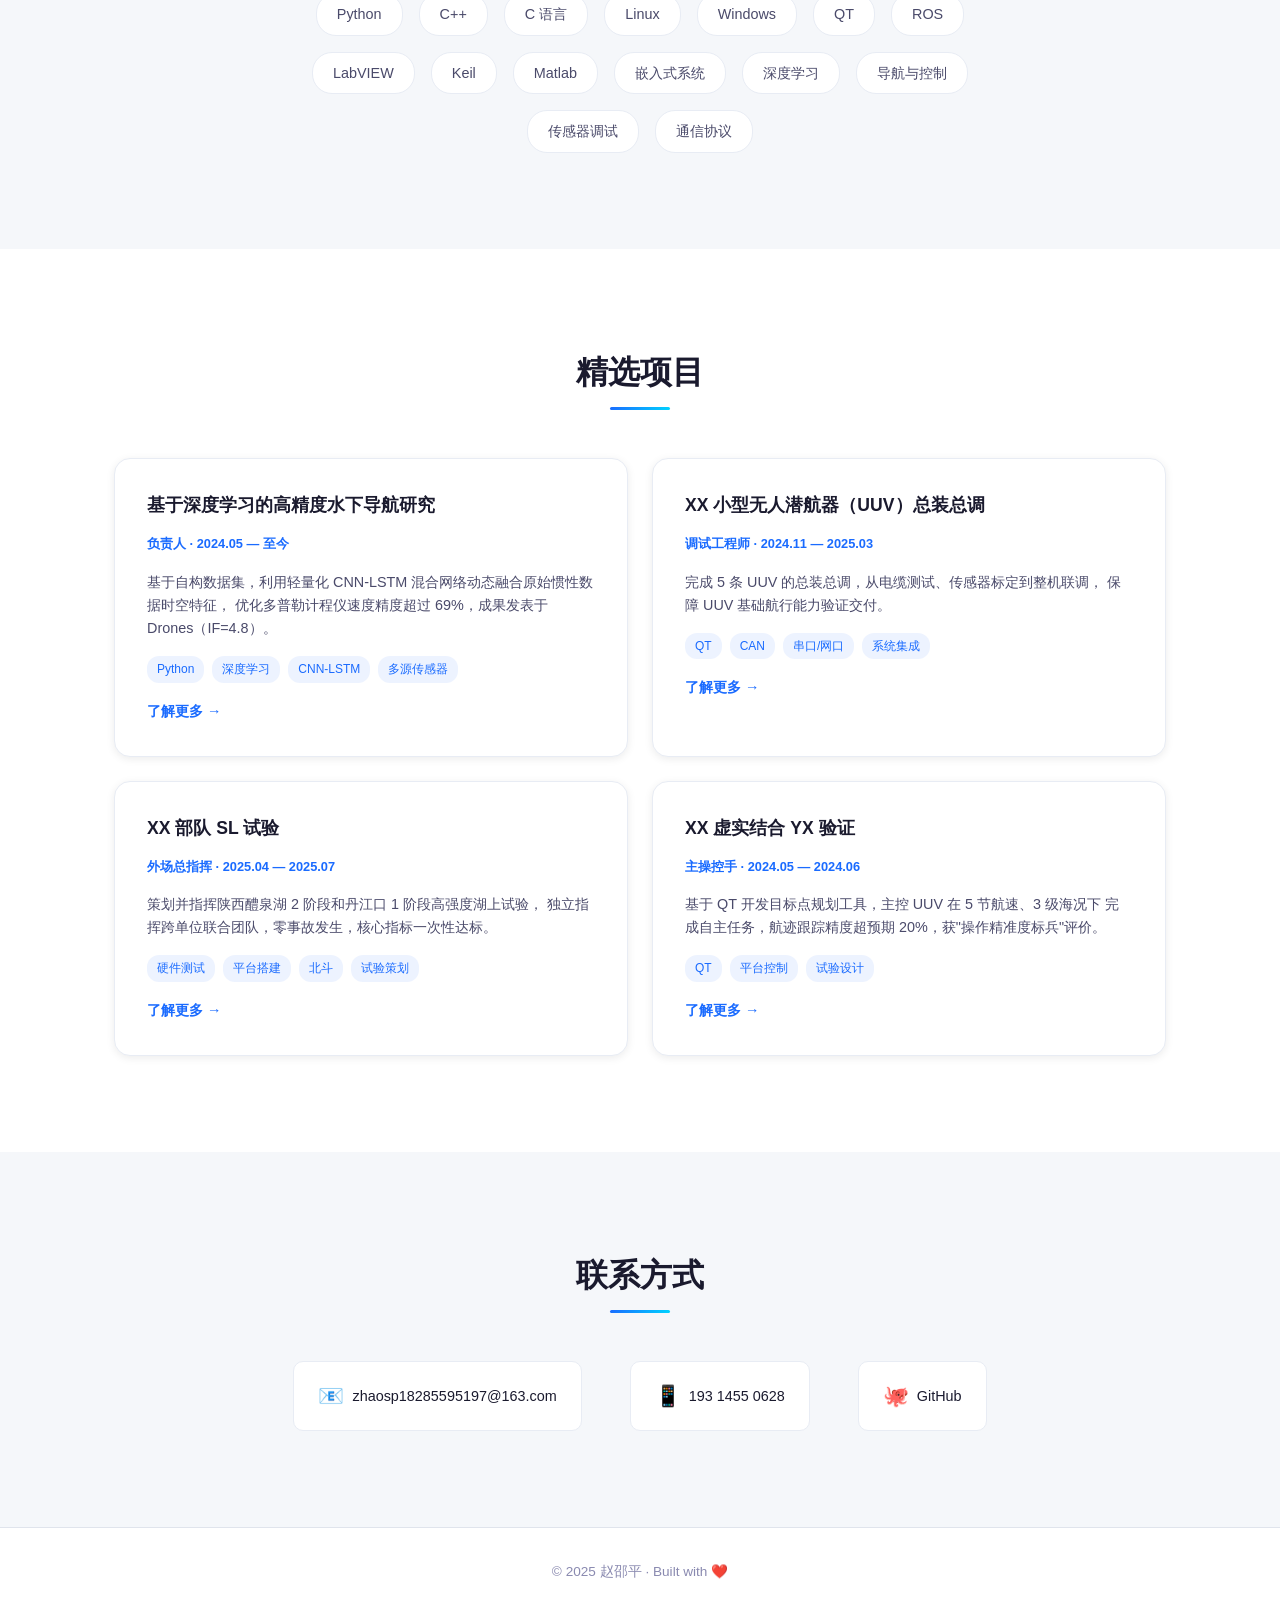
==== commit 612623d3: "Remove references to 东部战区" ====
--- a/index.html
+++ b/index.html
@@ -144,7 +144,7 @@
         </div>
 
         <div class="project-card">
-          <div class="project-card-title">东部战区 XX 部队 SL 试验</div>
+          <div class="project-card-title">XX 部队 SL 试验</div>
           <div class="project-card-role">外场总指挥 · 2025.04 — 2025.07</div>
           <div class="project-card-desc">
             策划并指挥陕西醴泉湖 2 阶段和丹江口 1 阶段高强度湖上试验，
--- a/css/style.css
+++ b/css/style.css
@@ -317,8 +317,7 @@
 
 .hero-avatar img {
   width: 140px;
-  height: 140px;
-  border-radius: 50%;
+  height: 180px;
   object-fit: cover;
   border: 3px solid rgba(255, 255, 255, 0.3);
   box-shadow: 0 4px 20px rgba(0, 0, 0, 0.3);
@@ -972,7 +971,7 @@
 
   .hero-avatar img {
     width: 100px;
-    height: 100px;
+    height: 130px;
   }
 
   .hero-name {
